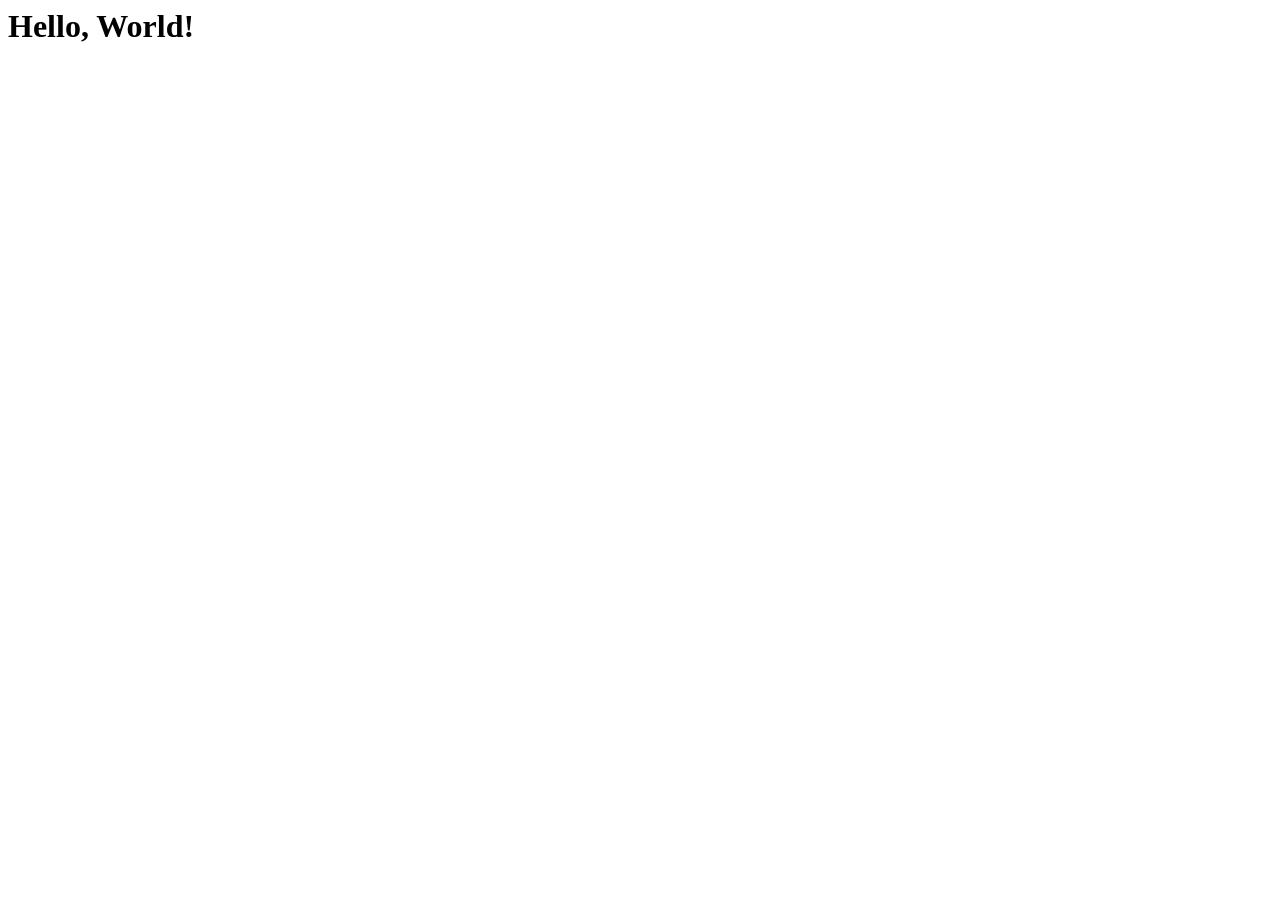
==== index.html @ 7d9915e4 "Add magnify scripts" ====
<html>
    <head>
        <script src="https://code.jquery.com/jquery-3.6.0.min.js"></script>
        <script src="scripts/magnify/jquery.magnify.js"></script>
    </head>
    <body>
        <h1>Hello, World!</h1>
    </body>
</html>
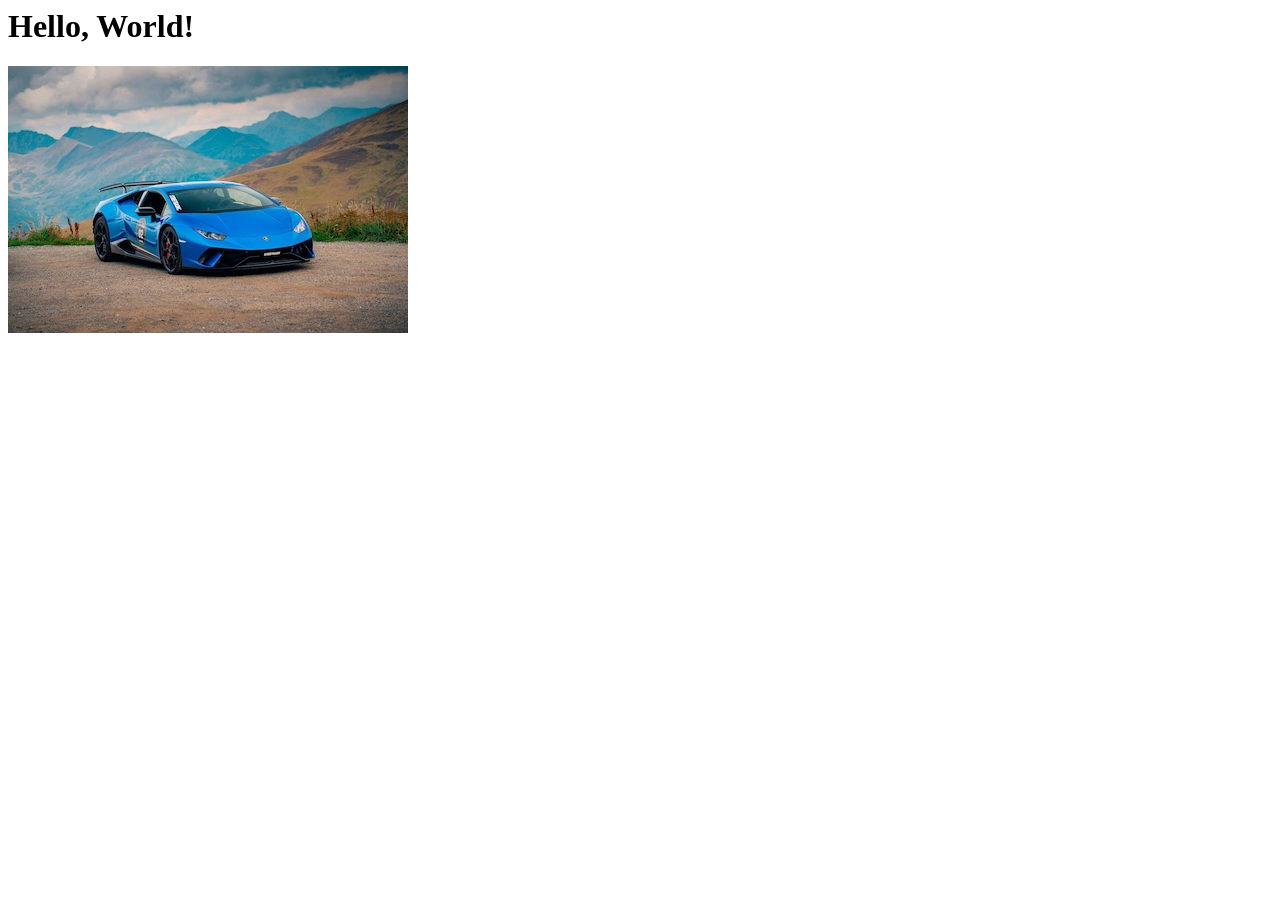
==== commit 206a2415: "Remove check for safari" ====
--- a/index.html
+++ b/index.html
@@ -5,5 +5,13 @@
     </head>
     <body>
         <h1>Hello, World!</h1>
+        <a href="images/lambo.jpg" id="lambo-link">
+            <img src="images/lambo-sm.jpg" id="lambo-sm" />
+        </a>
+        <script>
+            $(document).ready(function() {
+                $('#lambo-link').magnify();
+            });
+        </script>
     </body>
 </html>
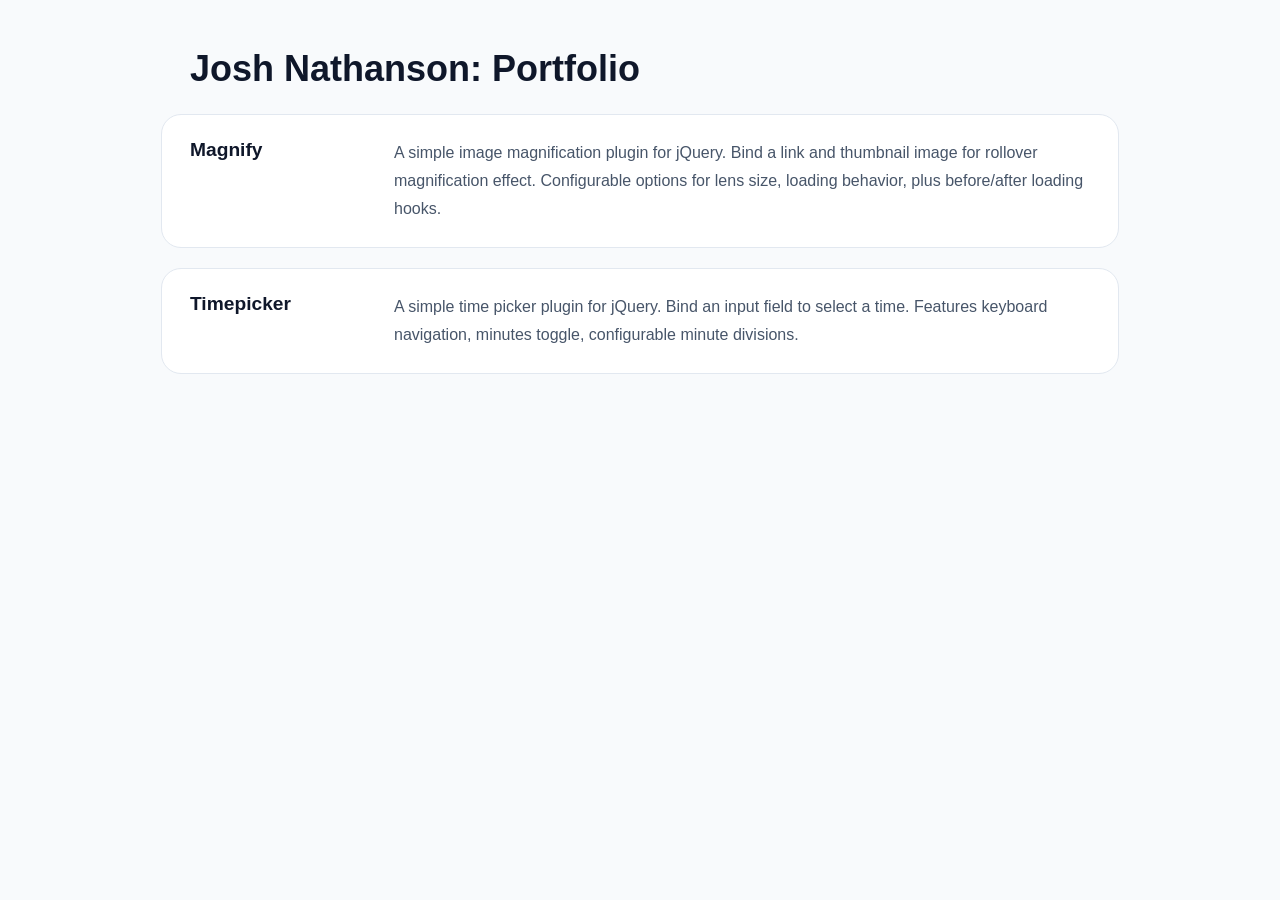
==== commit ace4c764: "Add scripts and demo page" ====
--- a/index.html
+++ b/index.html
@@ -1,17 +1,87 @@
 <html>
     <head>
-        <script src="https://code.jquery.com/jquery-3.6.0.min.js"></script>
-        <script src="scripts/magnify/jquery.magnify.js"></script>
+        <style>
+            body {
+                margin: 0;
+                padding: 48px 20px;
+                font-family: "Inter", "Segoe UI", Roboto, Helvetica, Arial, sans-serif;
+                background: #f8fafc;
+                color: #0f172a;
+            }
+
+            h1 {
+                max-width: 900px;
+                margin: 0 auto 24px;
+                font-size: 2.25rem;
+                font-weight: 700;
+                color: #0f172a;
+            }
+
+            section {
+                display: flex;
+                align-items: flex-start;
+                gap: 24px;
+                max-width: 900px;
+                margin: 0 auto 20px;
+                padding: 24px 28px;
+                background: #ffffff;
+                border: 1px solid #e2e8f0;
+                border-radius: 20px;
+                transition: border-color 0.2s ease, background-color 0.2s ease;
+            }
+
+            section:hover {
+                background: #f8fafc;
+                border-color: #cbd5e1;
+            }
+
+            section h2 {
+                flex: 0 0 180px;
+                margin: 0;
+                font-size: 1.2rem;
+                font-weight: 700;
+                color: #0f172a;
+            }
+
+            section h2 a {
+                color: inherit;
+                text-decoration: none;
+                border-bottom: 1px solid transparent;
+                transition: border-color 0.2s ease;
+            }
+
+            section h2 a:hover {
+                border-color: #93c5fd;
+            }
+
+            section p {
+                flex: 1;
+                margin: 0;
+                line-height: 1.75;
+                color: #475569;
+            }
+
+            @media (max-width: 700px) {
+                section {
+                    flex-direction: column;
+                    gap: 12px;
+                }
+
+                section h2 {
+                    flex-basis: auto;
+                }
+            }
+        </style>
     </head>
     <body>
-        <h1>Hello, World!</h1>
-        <a href="images/lambo.jpg" id="lambo-link">
-            <img src="images/lambo-sm.jpg" id="lambo-sm" />
-        </a>
-        <script>
-            $(document).ready(function() {
-                $('#lambo-link').magnify();
-            });
-        </script>
+        <h1>Josh Nathanson: Portfolio</h1>
+        <section>
+            <h2><a href="magnify.html">Magnify</a></h2>
+            <p>A simple image magnification plugin for jQuery. Bind a link and thumbnail image for rollover magnification effect. Configurable options for lens size, loading behavior, plus before/after loading hooks.</p>
+        </section>
+        <section>
+            <h2><a href="timepicker.html">Timepicker</a></h2>
+            <p>A simple time picker plugin for jQuery. Bind an input field to select a time. Features keyboard navigation, minutes toggle, configurable minute divisions.</p>
+        </section>
     </body>
 </html>
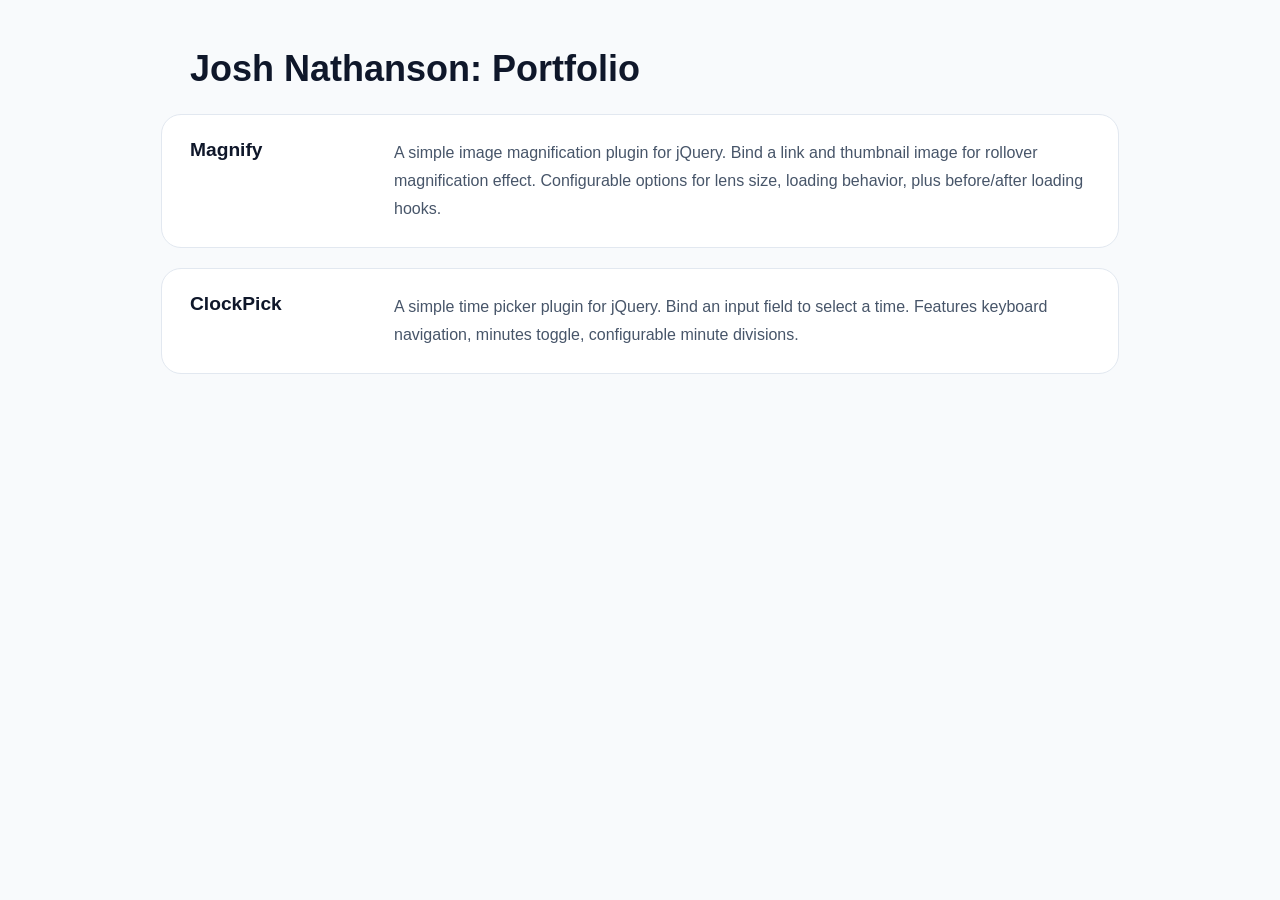
==== commit bb19fbda: "Rename file" ====
--- a/index.html
+++ b/index.html
@@ -80,7 +80,7 @@
             <p>A simple image magnification plugin for jQuery. Bind a link and thumbnail image for rollover magnification effect. Configurable options for lens size, loading behavior, plus before/after loading hooks.</p>
         </section>
         <section>
-            <h2><a href="timepicker.html">Timepicker</a></h2>
+            <h2><a href="clockpick.html">ClockPick</a></h2>
             <p>A simple time picker plugin for jQuery. Bind an input field to select a time. Features keyboard navigation, minutes toggle, configurable minute divisions.</p>
         </section>
     </body>
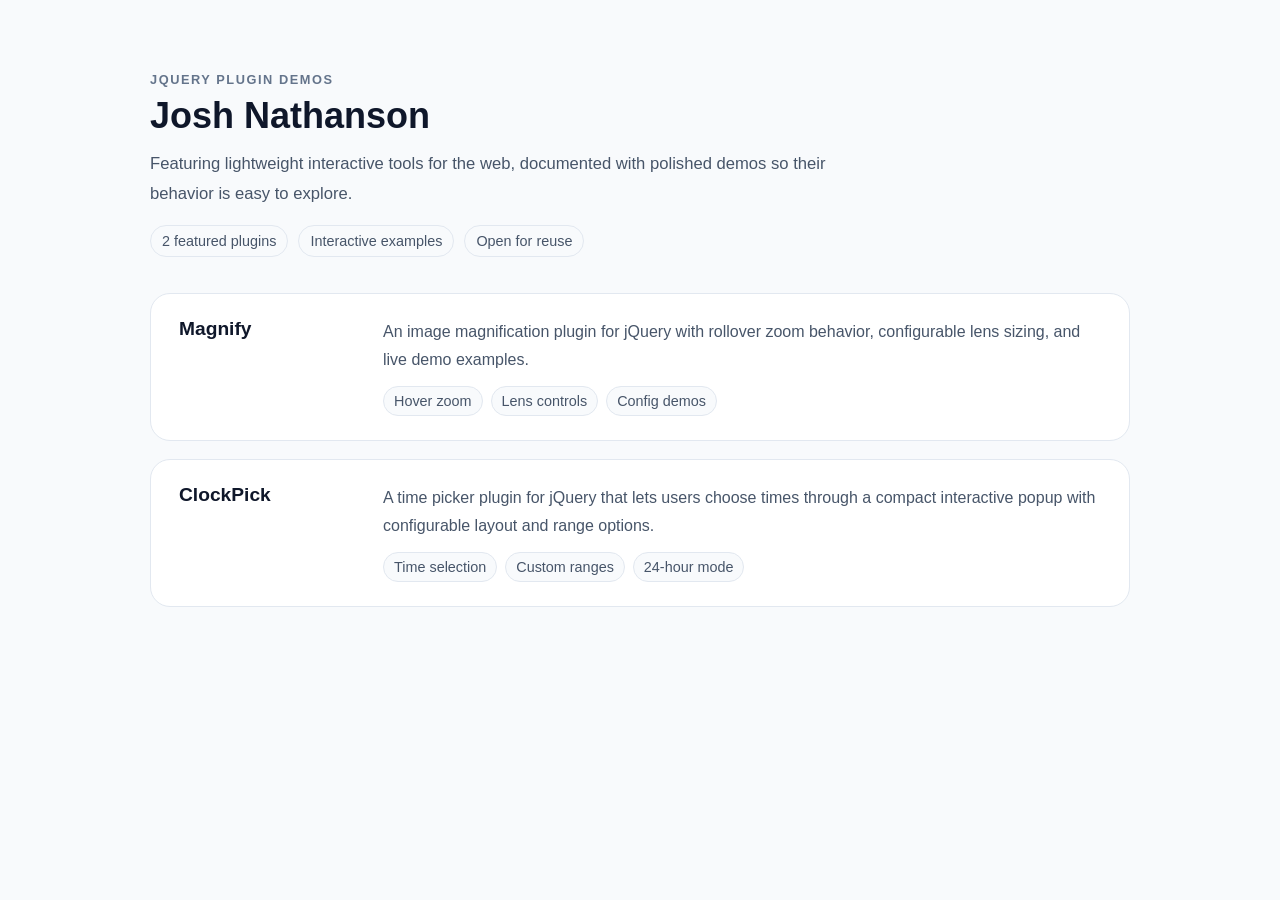
==== commit 7aab56f2: "Clean up index.html look and feel" ====
--- a/index.html
+++ b/index.html
@@ -1,28 +1,79 @@
+<!DOCTYPE html>
 <html>
     <head>
+        <meta charset="utf-8">
+        <title>Josh Nathanson | Portfolio</title>
         <style>
             body {
                 margin: 0;
-                padding: 48px 20px;
+                padding: 48px 20px 64px;
                 font-family: "Inter", "Segoe UI", Roboto, Helvetica, Arial, sans-serif;
                 background: #f8fafc;
                 color: #0f172a;
             }
 
+            .page-shell {
+                max-width: 980px;
+                margin: 0 auto;
+            }
+
+            .hero {
+                margin-bottom: 28px;
+                padding: 24px 0 8px;
+            }
+
+            .eyebrow {
+                margin: 0 0 8px;
+                font-size: 0.8rem;
+                font-weight: 700;
+                letter-spacing: 0.12em;
+                text-transform: uppercase;
+                color: #64748b;
+            }
+
             h1 {
-                max-width: 900px;
-                margin: 0 auto 24px;
+                margin: 0 0 12px;
                 font-size: 2.25rem;
                 font-weight: 700;
                 color: #0f172a;
             }
 
-            section {
+            .lead {
+                margin: 0 0 16px;
+                max-width: 720px;
+                font-size: 1.04rem;
+                line-height: 1.8;
+                color: #475569;
+            }
+
+            .meta-row {
+                display: flex;
+                flex-wrap: wrap;
+                gap: 10px;
+            }
+
+            .meta-pill {
+                display: inline-block;
+                padding: 7px 11px;
+                border: 1px solid #e2e8f0;
+                border-radius: 999px;
+                background: #f8fafc;
+                color: #475569;
+                font-size: 0.9rem;
+                font-weight: 500;
+            }
+
+            .card-link {
+                display: block;
+                color: inherit;
+                text-decoration: none;
+            }
+
+            .project-card {
                 display: flex;
                 align-items: flex-start;
                 gap: 24px;
-                max-width: 900px;
-                margin: 0 auto 20px;
+                margin: 0 0 18px;
                 padding: 24px 28px;
                 background: #ffffff;
                 border: 1px solid #e2e8f0;
@@ -30,12 +81,13 @@
                 transition: border-color 0.2s ease, background-color 0.2s ease;
             }
 
-            section:hover {
+            .card-link:hover .project-card,
+            .card-link:focus-visible .project-card {
                 background: #f8fafc;
                 border-color: #cbd5e1;
             }
 
-            section h2 {
+            .project-card h2 {
                 flex: 0 0 180px;
                 margin: 0;
                 font-size: 1.2rem;
@@ -43,45 +95,88 @@
                 color: #0f172a;
             }
 
-            section h2 a {
-                color: inherit;
-                text-decoration: none;
-                border-bottom: 1px solid transparent;
-                transition: border-color 0.2s ease;
+            .card-body {
+                flex: 1;
             }
 
-            section h2 a:hover {
-                border-color: #93c5fd;
-            }
-
-            section p {
-                flex: 1;
-                margin: 0;
+            .card-body p {
+                margin: 0 0 12px;
                 line-height: 1.75;
                 color: #475569;
             }
 
+            .highlights {
+                margin: 0;
+                padding: 0;
+                list-style: none;
+                display: flex;
+                flex-wrap: wrap;
+                gap: 8px;
+            }
+
+            .highlights li {
+                padding: 6px 10px;
+                border-radius: 999px;
+                border: 1px solid #e2e8f0;
+                background: #f8fafc;
+                color: #475569;
+                font-size: 0.9rem;
+            }
+
             @media (max-width: 700px) {
-                section {
+                .project-card {
                     flex-direction: column;
                     gap: 12px;
                 }
 
-                section h2 {
+                .project-card h2 {
                     flex-basis: auto;
                 }
             }
         </style>
     </head>
     <body>
-        <h1>Josh Nathanson: Portfolio</h1>
-        <section>
-            <h2><a href="magnify.html">Magnify</a></h2>
-            <p>A simple image magnification plugin for jQuery. Bind a link and thumbnail image for rollover magnification effect. Configurable options for lens size, loading behavior, plus before/after loading hooks.</p>
-        </section>
-        <section>
-            <h2><a href="clockpick.html">ClockPick</a></h2>
-            <p>A simple time picker plugin for jQuery. Bind an input field to select a time. Features keyboard navigation, minutes toggle, configurable minute divisions.</p>
-        </section>
+        <div class="page-shell">
+            <header class="hero">
+                <p class="eyebrow">jQuery plugin demos</p>
+                <h1>Josh Nathanson</h1>
+                <p class="lead">
+                    Featuring lightweight interactive tools for the web, documented with polished demos so their behavior is easy to explore.
+                </p>
+                <div class="meta-row">
+                    <span class="meta-pill">2 featured plugins</span>
+                    <span class="meta-pill">Interactive examples</span>
+                    <span class="meta-pill">Open for reuse</span>
+                </div>
+            </header>
+
+            <a class="card-link" href="magnify.html">
+                <section class="project-card">
+                    <h2>Magnify</h2>
+                    <div class="card-body">
+                        <p>An image magnification plugin for jQuery with rollover zoom behavior, configurable lens sizing, and live demo examples.</p>
+                        <ul class="highlights">
+                            <li>Hover zoom</li>
+                            <li>Lens controls</li>
+                            <li>Config demos</li>
+                        </ul>
+                    </div>
+                </section>
+            </a>
+
+            <a class="card-link" href="clockpick.html">
+                <section class="project-card">
+                    <h2>ClockPick</h2>
+                    <div class="card-body">
+                        <p>A time picker plugin for jQuery that lets users choose times through a compact interactive popup with configurable layout and range options.</p>
+                        <ul class="highlights">
+                            <li>Time selection</li>
+                            <li>Custom ranges</li>
+                            <li>24-hour mode</li>
+                        </ul>
+                    </div>
+                </section>
+            </a>
+        </div>
     </body>
 </html>
